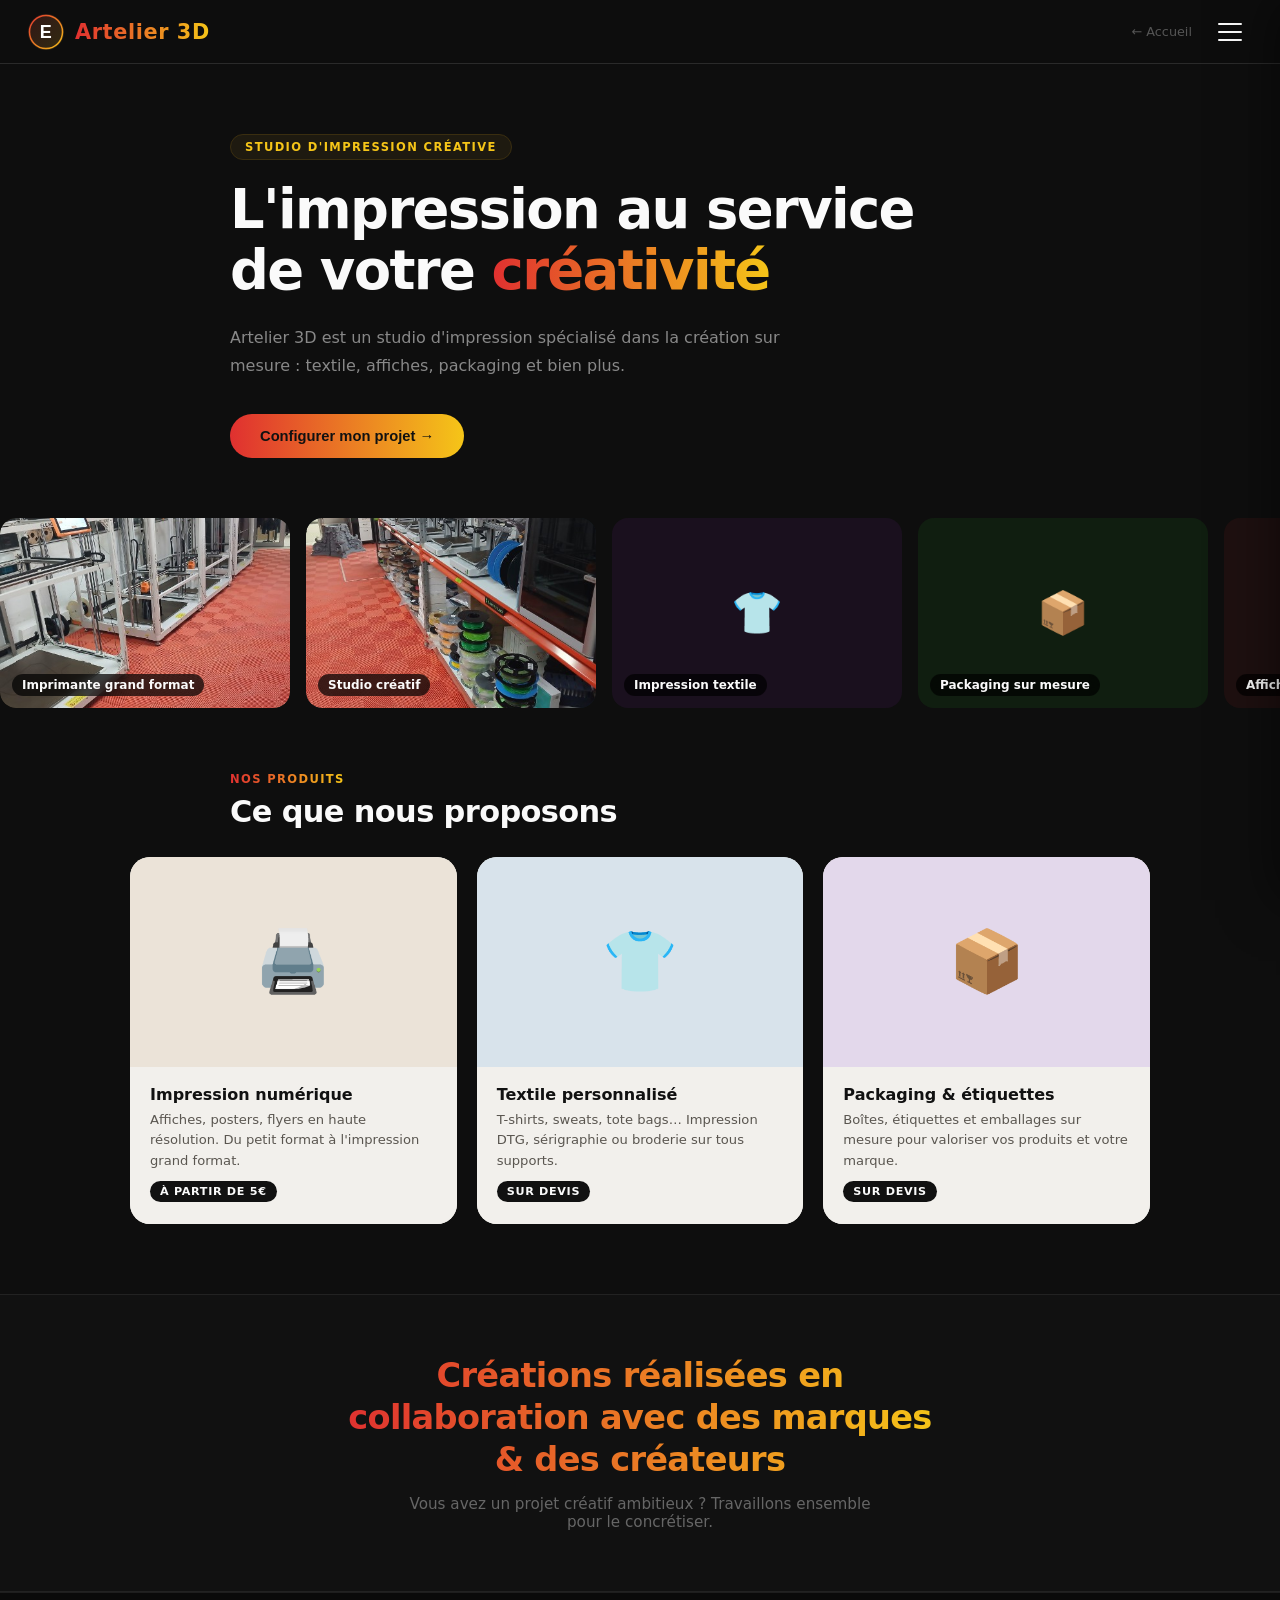
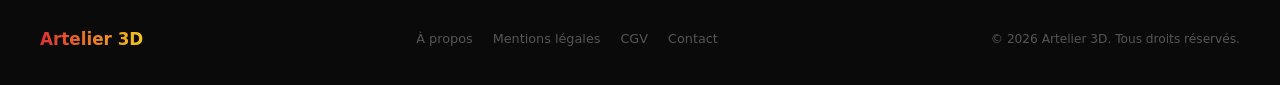
==== pages-artelier/index.html @ 17e12dd0 "Add files via upload" ====
<!DOCTYPE html>
<html lang="fr">
<head>
  <meta charset="UTF-8" />
  <meta name="viewport" content="width=device-width, initial-scale=1.0" />
  <title>Artelier 3D — Studio d'impression créative</title>
  <link rel="stylesheet" href="../styles/artelier.css" />
</head>
<body>

  <!-- HEADER -->
  <header>
    <div class="logo">
      <svg class="logo-svg" viewBox="0 0 36 36" fill="none" xmlns="http://www.w3.org/2000/svg">
        <circle cx="18" cy="18" r="18" fill="#111"/>
        <defs>
          <linearGradient id="lg1" x1="0" y1="0" x2="36" y2="36" gradientUnits="userSpaceOnUse">
            <stop offset="0%" stop-color="#e03030"/>
            <stop offset="100%" stop-color="#f5c518"/>
          </linearGradient>
        </defs>
        <circle cx="18" cy="18" r="18" fill="url(#lg1)" opacity="0.15"/>
        <text x="18" y="23.5" text-anchor="middle" font-family="'Segoe UI',sans-serif" font-weight="900" font-size="18" fill="white">E</text>
        <circle cx="18" cy="18" r="16.5" fill="none" stroke="url(#lg1)" stroke-width="1.5"/>
      </svg>
      <span class="logo-name">Artelier 3D</span>
    </div>
    <div style="display:flex;align-items:center;gap:16px;">
      <a href="../pages-accueil/index.html" class="back-btn">← Accueil</a>
      <button class="hamburger" id="hamburgerBtn" aria-label="Ouvrir le menu">
        <span></span><span></span><span></span>
      </button>
    </div>
  </header>

  <div class="overlay" id="overlay"></div>

  <!-- SIDE PANEL -->
  <aside class="side-panel" id="sidePanel">
    <div class="panel-header">
      <h2>Navigation</h2>
      <button class="close-btn" id="closePanel">✕</button>
    </div>
    <nav class="panel-nav">
      <div class="panel-nav-item active" data-target="sec-config"><span class="nav-icon">⚙️</span><span class="nav-label">Configurateur</span></div>
      <div class="panel-nav-item" data-target="sec-blog"><span class="nav-icon">📰</span><span class="nav-label">Brèves & Actualités</span></div>
      <div class="panel-nav-item" data-target="sec-gallery"><span class="nav-icon">🖼️</span><span class="nav-label">Nos Créations</span></div>
      <div class="panel-nav-item" data-target="sec-social"><span class="nav-icon">🔗</span><span class="nav-label">Réseaux sociaux</span></div>
      <div class="panel-nav-item" data-target="sec-contact"><span class="nav-icon">✉️</span><span class="nav-label">Contact</span></div>
    </nav>
    <div class="panel-content">
      <div class="panel-section active" id="sec-config">
        <p>Configurez votre produit en quelques clics.</p>
        <div class="config-grid">
          <div class="config-card"><div class="c-icon">👕</div><div class="c-label">Textile</div></div>
          <div class="config-card"><div class="c-icon">🖼️</div><div class="c-label">Affiche</div></div>
          <div class="config-card"><div class="c-icon">📦</div><div class="c-label">Packaging</div></div>
          <div class="config-card"><div class="c-icon">🏷️</div><div class="c-label">Étiquette</div></div>
          <div class="config-card"><div class="c-icon">📒</div><div class="c-label">Carnet</div></div>
          <div class="config-card"><div class="c-icon">🎁</div><div class="c-label">Cadeau</div></div>
        </div>
      </div>
      <div class="panel-section" id="sec-blog">
        <div class="blog-item"><div class="b-date">Mai 2026</div><div class="b-title">Nouvelle imprimante grand format</div><div class="b-excerpt">Artelier 3D s'équipe d'une imprimante UV grand format pour des créations encore plus ambitieuses.</div></div>
        <div class="blog-item"><div class="b-date">Avril 2026</div><div class="b-title">Collaboration avec Studio Lumière</div><div class="b-excerpt">Un partenariat créatif qui a donné vie à une série limitée de posters d'artistes.</div></div>
        <div class="blog-item"><div class="b-date">Mars 2026</div><div class="b-title">Ouverture du studio au public</div><div class="b-excerpt">Venez découvrir notre atelier : visites et ateliers créatifs sur rendez-vous.</div></div>
      </div>
      <div class="panel-section" id="sec-gallery">
        <p>Quelques réalisations Artelier 3D</p>
        <div class="mini-gallery">
          <div class="mini-gallery-item"><img src="../images/F4.png" alt="F4"/></div>
          <div class="mini-gallery-item"><img src="../images/Doue.png" alt="Doue"/></div>
          <div class="mini-gallery-item">📦</div>
          <div class="mini-gallery-item">🎨</div>
          <div class="mini-gallery-item">🏷️</div>
          <div class="mini-gallery-item">📒</div>
          <div class="mini-gallery-item">🖨️</div>
          <div class="mini-gallery-item">🎁</div>
          <div class="mini-gallery-item">✨</div>
        </div>
      </div>
      <div class="panel-section" id="sec-social">
        <p>Suivez-nous sur nos réseaux</p>
        <div class="social-links">
          <a href="https://www.instagram.com/artelier3d" target="_blank" class="social-link"><span class="s-icon">📸</span><span>Instagram — @artelier3d</span></a>
          <a href="https://www.instagram.com/artelierfactory" target="_blank" class="social-link"><span class="s-icon">📸</span><span>Instagram — @artelierfactory</span></a>
          <a href="https://www.tiktok.com/@artelier3d" target="_blank" class="social-link"><span class="s-icon">🎵</span><span>TikTok</span></a>
        </div>
      </div>
      <div class="panel-section" id="sec-contact">
        <div class="contact-toggle">
          <button class="toggle-btn active" id="panelPartBtn">Particulier</button>
          <button class="toggle-btn pro-btn" id="panelProBtn">Professionnel</button>
        </div>
        <div class="contact-form active" id="panelFormPart">
          <h3>Une question ?</h3>
          <div class="form-sub">Réponse rapide via notre assistant IA.</div>
          <div class="ia-note"><span class="ia-icon">🤖</span><span>Les demandes particuliers sont traitées en priorité par notre assistant IA.</span></div>
          <div class="form-group"><label>Votre prénom</label><input type="text" placeholder="Marie" /></div>
          <div class="form-group"><label>Email</label><input type="email" placeholder="marie@email.fr" /></div>
          <div class="form-group"><label>Message</label><textarea placeholder="Votre question…"></textarea></div>
          <button class="submit-btn">Envoyer ma demande</button>
        </div>
        <div class="contact-form" id="panelFormPro">
          <div class="pro-badge">⭐ Accès professionnel prioritaire</div>
          <h3>Votre projet professionnel</h3>
          <div class="form-sub">Votre demande est transmise directement à notre équipe.</div>
          <div class="form-group"><label>Entreprise</label><input type="text" placeholder="Nom de la société" /></div>
          <div class="form-group"><label>Nom & Prénom</label><input type="text" placeholder="Jean Dupont" /></div>
          <div class="form-group"><label>Email professionnel</label><input type="email" placeholder="jean@societe.com" /></div>
          <div class="form-group"><label>Téléphone</label><input type="tel" placeholder="+33 6 00 00 00 00" /></div>
          <div class="form-group"><label>Type de projet</label><select><option>Impression grand tirage</option><option>Création textile / branding</option><option>Packaging produit</option><option>Collaboration créative</option><option>Autre</option></select></div>
          <div class="form-group"><label>Description du projet</label><textarea placeholder="Décrivez votre projet…"></textarea></div>
          <button class="submit-btn pro-submit">Soumettre mon projet</button>
        </div>
      </div>
    </div>
  </aside>

  <!-- MAIN -->
  <main>
    <section class="hero fade-in">
      <div class="hero-tag">Studio d'impression créative</div>
      <h1>L'impression au service<br/>de votre <em>créativité</em></h1>
      <p class="hero-desc">Artelier 3D est un studio d'impression spécialisé dans la création sur mesure : textile, affiches, packaging et bien plus.</p>
      <button class="hero-cta" onclick="openPanel('sec-config')">Configurer mon projet →</button>
    </section>

    <section class="carousel-section">
      <div class="carousel-track">
        <div class="carousel-item"><img src="../images/Imprimantes.png" alt="Imprimante grand format"><span class="ci-label">Imprimante grand format</span></div>
        <div class="carousel-item"><img src="../images/Studio.png" alt="Studio créatif"><span class="ci-label">Studio créatif</span></div>
        <div class="carousel-item"><span class="ci-icon">👕</span><span class="ci-label">Impression textile</span></div>
        <div class="carousel-item"><span class="ci-icon">📦</span><span class="ci-label">Packaging sur mesure</span></div>
        <div class="carousel-item"><span class="ci-icon">🖼️</span><span class="ci-label">Affiches & posters</span></div>
        <div class="carousel-item"><span class="ci-icon">✂️</span><span class="ci-label">Découpe & finition</span></div>
        <div class="carousel-item"><img src="../images/Imprimantes.png" alt="Imprimante grand format"><span class="ci-label">Imprimante grand format</span></div>
        <div class="carousel-item"><img src="../images/Studio.png" alt="Studio créatif"><span class="ci-label">Studio créatif</span></div>
        <div class="carousel-item"><span class="ci-icon">👕</span><span class="ci-label">Impression textile</span></div>
        <div class="carousel-item"><span class="ci-icon">📦</span><span class="ci-label">Packaging sur mesure</span></div>
        <div class="carousel-item"><span class="ci-icon">🖼️</span><span class="ci-label">Affiches & posters</span></div>
        <div class="carousel-item"><span class="ci-icon">✂️</span><span class="ci-label">Découpe & finition</span></div>
      </div>
    </section>

    <section style="margin-bottom: 70px;">
      <div class="section-title-wrap fade-in">
        <div class="section-label">Nos produits</div>
        <h2 class="section-title">Ce que nous proposons</h2>
      </div>
      <div class="products-grid">
        <div class="product-card fade-in"><div class="product-card-img">🖨️</div><div class="product-card-body"><h3>Impression numérique</h3><p>Affiches, posters, flyers en haute résolution. Du petit format à l'impression grand format.</p><span class="product-card-tag">À partir de 5€</span></div></div>
        <div class="product-card fade-in"><div class="product-card-img">👕</div><div class="product-card-body"><h3>Textile personnalisé</h3><p>T-shirts, sweats, tote bags… Impression DTG, sérigraphie ou broderie sur tous supports.</p><span class="product-card-tag">Sur devis</span></div></div>
        <div class="product-card fade-in"><div class="product-card-img">📦</div><div class="product-card-body"><h3>Packaging & étiquettes</h3><p>Boîtes, étiquettes et emballages sur mesure pour valoriser vos produits et votre marque.</p><span class="product-card-tag">Sur devis</span></div></div>
      </div>
    </section>

    <div class="collab-banner fade-in">
      <h2>Créations réalisées en collaboration avec des marques &amp; des créateurs</h2>
      <p>Vous avez un projet créatif ambitieux ? Travaillons ensemble pour le concrétiser.</p>
    </div>
  </main>

  <footer>
    <div class="footer-logo">Artelier 3D</div>
    <div class="footer-links">
      <a href="#">À propos</a>
      <a href="#">Mentions légales</a>
      <a href="#">CGV</a>
      <a href="#" onclick="openPanel('sec-contact');return false;">Contact</a>
    </div>
    <div class="footer-copy">© 2026 Artelier 3D. Tous droits réservés.</div>
  </footer>

  <script src="../animations/artelier.js"></script>
</body>
</html>
---- styles/artelier.css ----
/* ══════════════════════════════════
   artelier.css — Boutique Artelier 3D
   test 7
   ══════════════════════════════════ */

*, *::before, *::after { box-sizing: border-box; margin: 0; padding: 0; }
:root {
  --bg: #0e0e0e; --black: #111111; --white: #fafafa;
  --card-bg: #f2f0ec; --card-mid: #c8c3bb; --card-dark: #5a5650;
  --grad-start: #e03030; --grad-end: #f5c518;
  --panel-bg: #1a1a1a; --panel-border: #2a2a2a;
  --panel-text: #e0e0e0; --panel-sub: #888;
  --panel-w: 380px; --header-h: 64px;
}
html { scroll-behavior: smooth; }
body { font-family: 'Segoe UI', system-ui, -apple-system, sans-serif; background: var(--bg); color: var(--white); overflow-x: hidden; }
a { text-decoration: none; color: inherit; }

/* HEADER */
header { position: fixed; top: 0; left: 0; right: 0; height: var(--header-h); display: flex; align-items: center; justify-content: space-between; padding: 0 28px; background: rgba(14,14,14,0.92); backdrop-filter: blur(12px); z-index: 900; border-bottom: 1px solid #2a2a2a; }
.logo { display: flex; align-items: center; gap: 11px; font-size: 1.3rem; font-weight: 800; letter-spacing: 0.03em; }
.logo-svg { width: 36px; height: 36px; flex-shrink: 0; }
.logo-name { background: linear-gradient(90deg, var(--grad-start), var(--grad-end)); -webkit-background-clip: text; -webkit-text-fill-color: transparent; background-clip: text; }
.back-btn { display: inline-flex; align-items: center; gap: 6px; font-size: 0.8rem; color: #555; cursor: pointer; background: none; border: none; transition: color 0.2s; }
.back-btn:hover { color: var(--white); }
.hamburger { width: 44px; height: 44px; display: flex; flex-direction: column; justify-content: center; align-items: center; gap: 6px; cursor: pointer; border: none; background: none; border-radius: 50%; transition: background 0.2s; }
.hamburger:hover { background: #222; }
.hamburger span { display: block; width: 24px; height: 2px; background: var(--white); border-radius: 2px; transition: all 0.3s; }
.hamburger.open span:nth-child(1) { transform: translateY(8px) rotate(45deg); }
.hamburger.open span:nth-child(2) { opacity: 0; }
.hamburger.open span:nth-child(3) { transform: translateY(-8px) rotate(-45deg); }

/* SIDE PANEL */
.overlay { position: fixed; inset: 0; background: rgba(0,0,0,0.6); z-index: 950; opacity: 0; pointer-events: none; transition: opacity 0.3s; }
.overlay.visible { opacity: 1; pointer-events: all; }
.side-panel { position: fixed; top: 0; right: 0; width: var(--panel-w); height: 100vh; background: var(--panel-bg); z-index: 1000; transform: translateX(100%); transition: transform 0.35s cubic-bezier(0.4,0,0.2,1); display: flex; flex-direction: column; overflow-y: auto; box-shadow: -4px 0 50px rgba(0,0,0,0.5); }
.side-panel.open { transform: translateX(0); }
.panel-header { display: flex; align-items: center; justify-content: space-between; padding: 20px 24px 16px; border-bottom: 1px solid var(--panel-border); position: sticky; top: 0; background: var(--panel-bg); z-index: 1; }
.panel-header h2 { font-size: 0.75rem; text-transform: uppercase; letter-spacing: 0.14em; color: var(--panel-sub); }
.close-btn { width: 32px; height: 32px; border: none; background: #2a2a2a; border-radius: 50%; cursor: pointer; font-size: 1rem; display: flex; align-items: center; justify-content: center; color: var(--white); transition: background 0.2s; }
.close-btn:hover { background: #3a3a3a; }
.panel-nav { display: flex; flex-direction: column; padding: 10px 0; }
.panel-nav-item { display: flex; align-items: center; gap: 14px; padding: 13px 24px; cursor: pointer; transition: background 0.2s; border-left: 3px solid transparent; color: var(--panel-text); }
.panel-nav-item:hover { background: #242424; }
.panel-nav-item.active { background: #1e1a10; border-left-color: var(--grad-end); }
.panel-nav-item.active .nav-label { background: linear-gradient(90deg, var(--grad-start), var(--grad-end)); -webkit-background-clip: text; -webkit-text-fill-color: transparent; background-clip: text; font-weight: 600; }
.panel-nav-item .nav-icon { font-size: 1.15rem; width: 22px; text-align: center; }
.panel-nav-item .nav-label { font-size: 0.92rem; }
.panel-content { padding: 20px 24px; flex: 1; color: var(--panel-text); }
.panel-section { display: none; }
.panel-section.active { display: block; }
.panel-section > p { font-size: 0.82rem; color: var(--panel-sub); margin-bottom: 14px; }

/* Social */
.social-links { display: flex; flex-direction: column; gap: 8px; margin-top: 8px; }
.social-link { display: flex; align-items: center; gap: 12px; padding: 12px 14px; background: #242424; border-radius: 10px; font-size: 0.88rem; color: var(--panel-text); transition: background 0.2s, transform 0.2s; cursor: pointer; }
.social-link:hover { background: #2e2e2e; transform: translateX(4px); }
.social-link .s-icon { font-size: 1.2rem; }

/* Config */
.config-grid { display: grid; grid-template-columns: 1fr 1fr; gap: 10px; margin-top: 8px; }
.config-card { background: #242424; border-radius: 10px; padding: 14px 12px; text-align: center; cursor: pointer; transition: background 0.2s, transform 0.15s; border: 2px solid transparent; }
.config-card:hover { background: #1e1a10; border-color: var(--grad-end); transform: translateY(-2px); }
.config-card .c-icon { font-size: 1.8rem; margin-bottom: 6px; }
.config-card .c-label { font-size: 0.75rem; font-weight: 600; color: var(--panel-sub); }

/* Blog */
.blog-item { border-bottom: 1px solid var(--panel-border); padding: 14px 0; }
.blog-item:last-child { border-bottom: none; }
.blog-item .b-date { font-size: 0.7rem; color: var(--panel-sub); margin-bottom: 4px; }
.blog-item .b-title { font-size: 0.88rem; font-weight: 600; margin-bottom: 4px; color: var(--white); }
.blog-item .b-excerpt { font-size: 0.8rem; color: var(--panel-sub); line-height: 1.5; }

/* Gallery */
.mini-gallery { display: grid; grid-template-columns: 1fr 1fr 1fr; gap: 6px; margin-top: 8px; }
.mini-gallery-item { aspect-ratio: 1; border-radius: 8px; background: #242424; display: flex; align-items: center; justify-content: center; font-size: 1.5rem; cursor: pointer; transition: transform 0.2s, background 0.2s; }
.mini-gallery-item:hover { transform: scale(1.06); background: #2e2e2e; }
.mini-gallery-item img { width: 100%; height: 100%; object-fit: cover; border-radius: 8px; display: block; }

/* Contact */
.contact-toggle { display: flex; background: #242424; border-radius: 50px; padding: 4px; margin-bottom: 20px; width: fit-content; }
.toggle-btn { padding: 9px 22px; border-radius: 50px; border: none; background: transparent; font-size: 0.85rem; font-weight: 600; cursor: pointer; color: var(--panel-sub); transition: background 0.25s, color 0.25s; }
.toggle-btn.active { background: #333; color: var(--white); box-shadow: 0 2px 8px rgba(0,0,0,0.4); }
.toggle-btn.active.pro-btn { background: linear-gradient(90deg, var(--grad-start), var(--grad-end)); color: #111; }
.contact-form { display: none; }
.contact-form.active { display: block; }
.contact-form h3 { font-size: 1rem; font-weight: 700; margin-bottom: 5px; color: var(--white); }
.contact-form .form-sub { font-size: 0.8rem; color: var(--panel-sub); margin-bottom: 18px; line-height: 1.5; }
.form-group { display: flex; flex-direction: column; gap: 5px; margin-bottom: 12px; }
.form-group label { font-size: 0.75rem; font-weight: 600; color: var(--panel-sub); letter-spacing: 0.04em; }
.form-group input, .form-group select, .form-group textarea { padding: 10px 12px; border: 1.5px solid #333; border-radius: 9px; font-size: 0.85rem; font-family: inherit; background: #242424; color: var(--white); transition: border-color 0.2s; outline: none; }
.form-group input::placeholder, .form-group textarea::placeholder { color: #555; }
.form-group select option { background: #242424; }
.form-group input:focus, .form-group select:focus, .form-group textarea:focus { border-color: var(--grad-end); }
.form-group textarea { height: 95px; resize: vertical; }
.pro-badge { display: inline-flex; align-items: center; gap: 6px; background: #1e1a10; color: var(--grad-end); font-size: 0.75rem; font-weight: 700; padding: 5px 11px; border-radius: 20px; margin-bottom: 14px; }
.ia-note { background: #1a1a1a; border: 1px solid #2a2a2a; border-radius: 9px; padding: 11px 14px; font-size: 0.78rem; color: var(--panel-sub); display: flex; align-items: flex-start; gap: 8px; margin-bottom: 16px; line-height: 1.5; }
.ia-note .ia-icon { font-size: 0.95rem; flex-shrink: 0; margin-top: 1px; }
.submit-btn { width: 100%; padding: 13px; background: var(--white); color: var(--black); border: none; border-radius: 10px; font-size: 0.9rem; font-weight: 700; cursor: pointer; transition: opacity 0.2s, transform 0.15s; letter-spacing: 0.02em; margin-top: 4px; }
.submit-btn:hover { opacity: 0.88; transform: translateY(-1px); }
.submit-btn.pro-submit { background: linear-gradient(90deg, var(--grad-start), var(--grad-end)); color: #111; }

/* MAIN */
main { padding-top: var(--header-h); }
.hero { padding: 70px 40px 50px; max-width: 900px; margin: 0 auto; }
.hero-tag { display: inline-block; background: #1e1a10; border: 1px solid #3a2e10; color: var(--grad-end); font-size: 0.72rem; font-weight: 700; letter-spacing: 0.12em; text-transform: uppercase; padding: 5px 14px; border-radius: 20px; margin-bottom: 20px; }
.hero h1 { font-size: clamp(2.2rem, 5.5vw, 3.4rem); line-height: 1.12; font-weight: 900; letter-spacing: -0.03em; margin-bottom: 22px; color: var(--white); }
.hero h1 em { font-style: normal; background: linear-gradient(90deg, var(--grad-start), var(--grad-end)); -webkit-background-clip: text; -webkit-text-fill-color: transparent; background-clip: text; }
.hero-desc { font-size: 1rem; color: #888; line-height: 1.75; max-width: 600px; margin-bottom: 34px; }
.hero-cta { display: inline-flex; align-items: center; gap: 8px; background: linear-gradient(90deg, var(--grad-start), var(--grad-end)); color: #111; padding: 14px 30px; border-radius: 50px; font-weight: 700; font-size: 0.92rem; transition: opacity 0.2s, transform 0.15s; cursor: pointer; border: none; }
.hero-cta:hover { opacity: 0.88; transform: translateY(-2px); }

/* CAROUSEL */
.carousel-section { margin: 10px 0 60px; overflow: hidden; }
.carousel-track { display: flex; gap: 16px; animation: slide 24s linear infinite; width: max-content; }
.carousel-track:hover { animation-play-state: paused; }
@keyframes slide { 0% { transform: translateX(0); } 100% { transform: translateX(-50%); } }
.carousel-item { width: 290px; height: 190px; border-radius: 16px; overflow: hidden; flex-shrink: 0; background: #1c1c1c; display: flex; align-items: center; justify-content: center; flex-direction: column; gap: 10px; font-size: 0.82rem; color: #666; font-weight: 500; position: relative; }
.carousel-item .ci-icon { font-size: 2.6rem; }
.carousel-item img { position: absolute; top: 0; left: 0; width: 100%; height: 100%; object-fit: cover; border-radius: 16px; }
.carousel-item .ci-label { position: absolute; bottom: 12px; left: 12px; background: rgba(0,0,0,0.7); backdrop-filter: blur(6px); padding: 4px 10px; border-radius: 20px; font-size: 0.75rem; font-weight: 600; color: var(--white); }
.carousel-item:nth-child(1)  { background: #1e1a10; } .carousel-item:nth-child(2)  { background: #101a1e; }
.carousel-item:nth-child(3)  { background: #1a101e; } .carousel-item:nth-child(4)  { background: #101e10; }
.carousel-item:nth-child(5)  { background: #1e1010; } .carousel-item:nth-child(6)  { background: #1a1a10; }
.carousel-item:nth-child(7)  { background: #1e1a10; } .carousel-item:nth-child(8)  { background: #101a1e; }
.carousel-item:nth-child(9)  { background: #1a101e; } .carousel-item:nth-child(10) { background: #101e10; }
.carousel-item:nth-child(11) { background: #1e1010; } .carousel-item:nth-child(12) { background: #1a1a10; }

/* PRODUCTS */
.section-title-wrap { padding: 0 40px; margin-bottom: 28px; max-width: 900px; margin-left: auto; margin-right: auto; }
.section-label { font-size: 0.72rem; text-transform: uppercase; letter-spacing: 0.12em; font-weight: 700; margin-bottom: 8px; background: linear-gradient(90deg, var(--grad-start), var(--grad-end)); -webkit-background-clip: text; -webkit-text-fill-color: transparent; background-clip: text; display: inline-block; }
.section-title { font-size: clamp(1.4rem, 3vw, 1.9rem); font-weight: 800; letter-spacing: -0.02em; color: var(--white); }
.products-grid { display: grid; grid-template-columns: repeat(auto-fit, minmax(260px, 1fr)); gap: 20px; padding: 0 40px; max-width: 1100px; margin: 0 auto 70px; }
.product-card { border-radius: 20px; overflow: hidden; background: var(--card-bg); cursor: pointer; transition: transform 0.25s, box-shadow 0.25s; }
.product-card:hover { transform: translateY(-6px); box-shadow: 0 20px 50px rgba(0,0,0,0.5); }
.product-card-img { width: 100%; height: 210px; display: flex; align-items: center; justify-content: center; font-size: 3.8rem; }
.product-card:nth-child(1) .product-card-img { background: #ebe3d8; }
.product-card:nth-child(2) .product-card-img { background: #d8e3eb; }
.product-card:nth-child(3) .product-card-img { background: #e3d8eb; }
.product-card-body { padding: 18px 20px 22px; background: var(--card-bg); }
.product-card-body h3 { font-size: 1rem; font-weight: 700; margin-bottom: 6px; color: #111; }
.product-card-body p { font-size: 0.82rem; color: var(--card-dark); line-height: 1.55; }
.product-card-tag { display: inline-block; margin-top: 10px; background: #111; color: var(--white); font-size: 0.7rem; font-weight: 600; letter-spacing: 0.06em; padding: 4px 10px; border-radius: 20px; text-transform: uppercase; }

/* COLLAB BANNER */
.collab-banner { background: #111; border-top: 1px solid #222; border-bottom: 1px solid #222; padding: 60px 40px; text-align: center; }
.collab-banner h2 { font-size: clamp(1.4rem, 3.5vw, 2.1rem); font-weight: 900; letter-spacing: -0.02em; line-height: 1.25; max-width: 600px; margin: 0 auto 14px; background: linear-gradient(90deg, var(--grad-start), var(--grad-end)); -webkit-background-clip: text; -webkit-text-fill-color: transparent; background-clip: text; }
.collab-banner p { font-size: 0.95rem; color: #666; max-width: 480px; margin: 0 auto; }

/* FOOTER */
footer { background: #0a0a0a; border-top: 1px solid #1e1e1e; color: #555; padding: 36px 40px; display: flex; align-items: center; justify-content: space-between; flex-wrap: wrap; gap: 20px; }
.footer-logo { font-weight: 900; font-size: 1.05rem; background: linear-gradient(90deg, var(--grad-start), var(--grad-end)); -webkit-background-clip: text; -webkit-text-fill-color: transparent; background-clip: text; }
.footer-links { display: flex; gap: 20px; font-size: 0.8rem; }
.footer-links a:hover { color: var(--white); }
.footer-copy { font-size: 0.76rem; }

/* RESPONSIVE */
@media (max-width: 640px) {
  .hero { padding: 50px 20px 36px; } .products-grid { padding: 0 20px; }
  .side-panel { width: 100vw; } footer { flex-direction: column; text-align: center; }
  .footer-links { flex-wrap: wrap; justify-content: center; }
  .collab-banner { padding: 44px 20px; } .section-title-wrap { padding: 0 20px; }
}

/* SCROLL ANIMATIONS */
.fade-in { opacity: 0; transform: translateY(24px); transition: opacity 0.6s ease, transform 0.6s ease; }
.fade-in.visible { opacity: 1; transform: translateY(0); }

/* IMAGE UTILS */
.mini-gallery-item img, .ci-icon img, .product-card-img img { width: 100%; height: 100%; object-fit: cover; border-radius: 8px; display: block; }
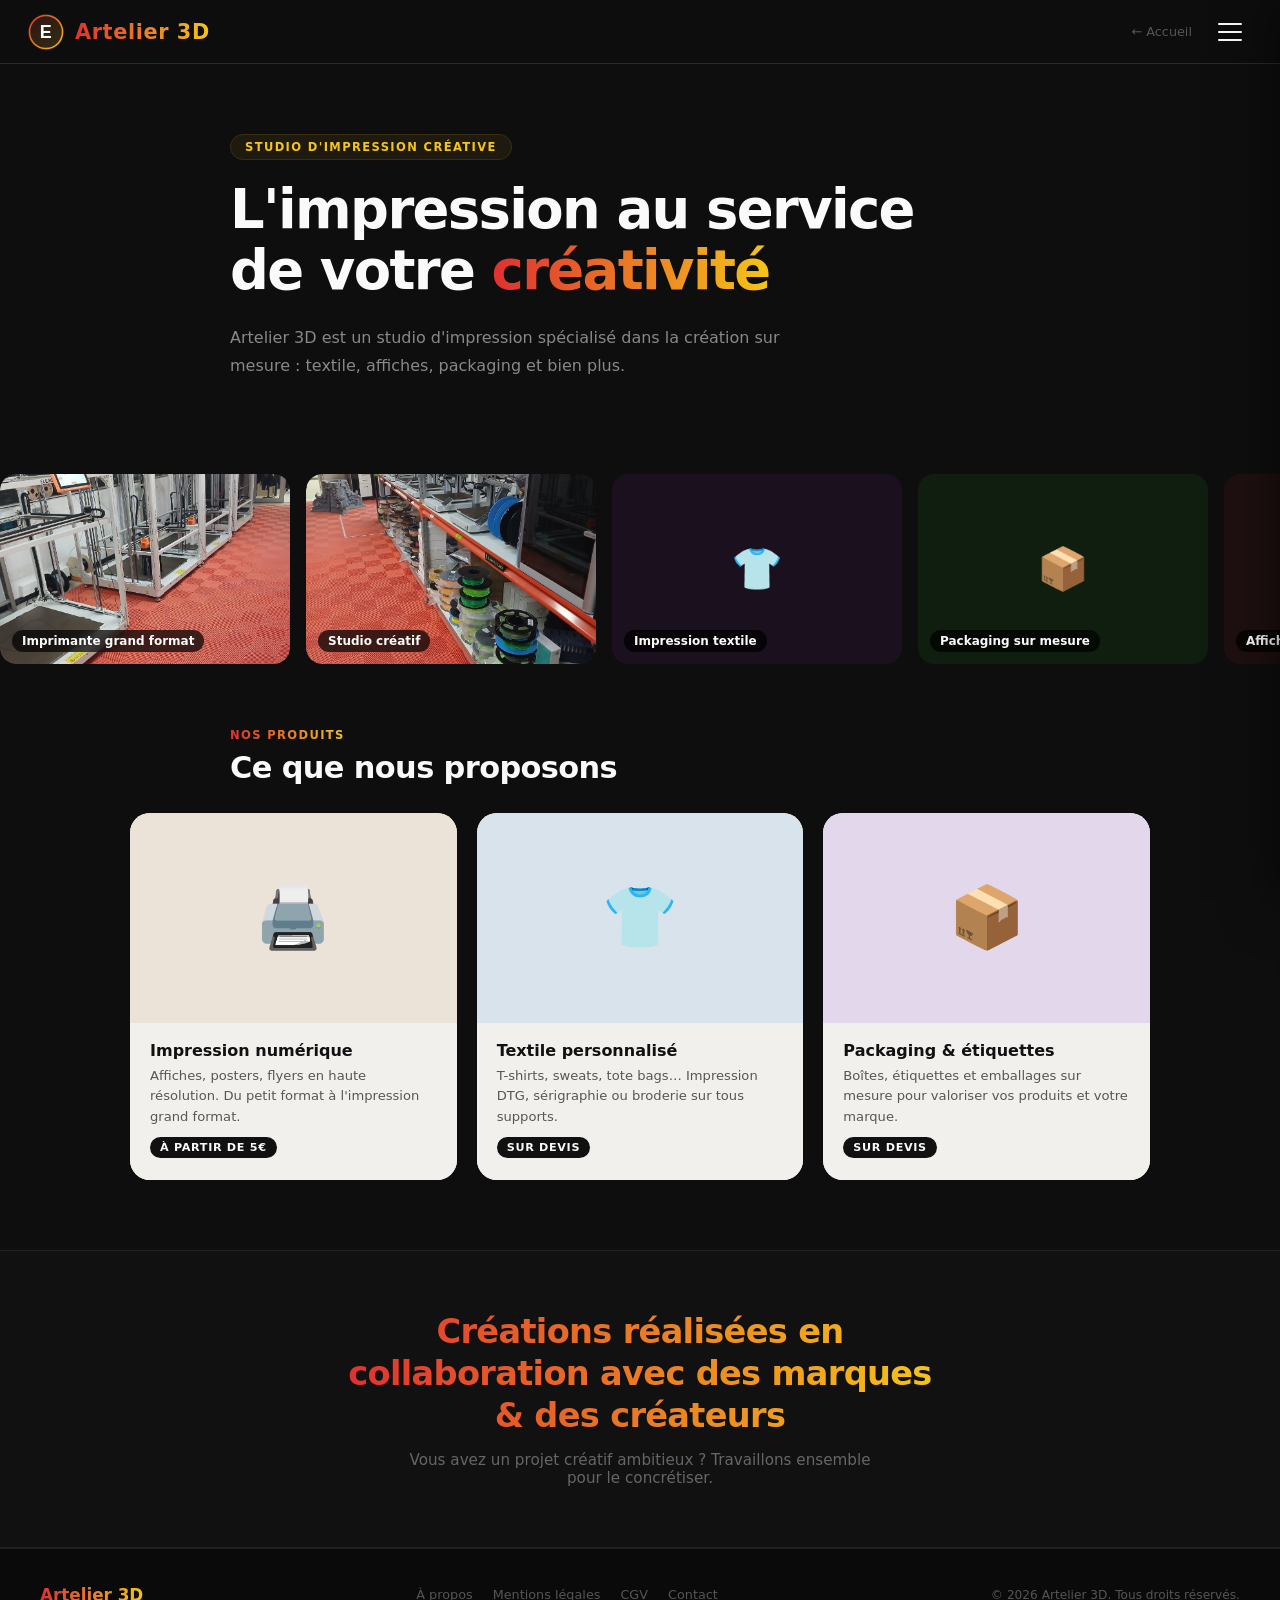
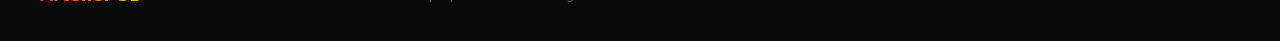
==== commit 9944cd81: "Remove configuration panel section from index.html Removed configuration section from the panel." ====
--- a/pages-artelier/index.html
+++ b/pages-artelier/index.html
@@ -48,18 +48,7 @@
       <div class="panel-nav-item" data-target="sec-social"><span class="nav-icon">🔗</span><span class="nav-label">Réseaux sociaux</span></div>
       <div class="panel-nav-item" data-target="sec-contact"><span class="nav-icon">✉️</span><span class="nav-label">Contact</span></div>
     </nav>
-    <div class="panel-content">
-      <div class="panel-section active" id="sec-config">
-        <p>Configurez votre produit en quelques clics.</p>
-        <div class="config-grid">
-          <div class="config-card"><div class="c-icon">👕</div><div class="c-label">Textile</div></div>
-          <div class="config-card"><div class="c-icon">🖼️</div><div class="c-label">Affiche</div></div>
-          <div class="config-card"><div class="c-icon">📦</div><div class="c-label">Packaging</div></div>
-          <div class="config-card"><div class="c-icon">🏷️</div><div class="c-label">Étiquette</div></div>
-          <div class="config-card"><div class="c-icon">📒</div><div class="c-label">Carnet</div></div>
-          <div class="config-card"><div class="c-icon">🎁</div><div class="c-label">Cadeau</div></div>
-        </div>
-      </div>
+
       <div class="panel-section" id="sec-blog">
         <div class="blog-item"><div class="b-date">Mai 2026</div><div class="b-title">Nouvelle imprimante grand format</div><div class="b-excerpt">Artelier 3D s'équipe d'une imprimante UV grand format pour des créations encore plus ambitieuses.</div></div>
         <div class="blog-item"><div class="b-date">Avril 2026</div><div class="b-title">Collaboration avec Studio Lumière</div><div class="b-excerpt">Un partenariat créatif qui a donné vie à une série limitée de posters d'artistes.</div></div>
@@ -123,7 +112,6 @@
       <div class="hero-tag">Studio d'impression créative</div>
       <h1>L'impression au service<br/>de votre <em>créativité</em></h1>
       <p class="hero-desc">Artelier 3D est un studio d'impression spécialisé dans la création sur mesure : textile, affiches, packaging et bien plus.</p>
-      <button class="hero-cta" onclick="openPanel('sec-config')">Configurer mon projet →</button>
     </section>
 
     <section class="carousel-section">
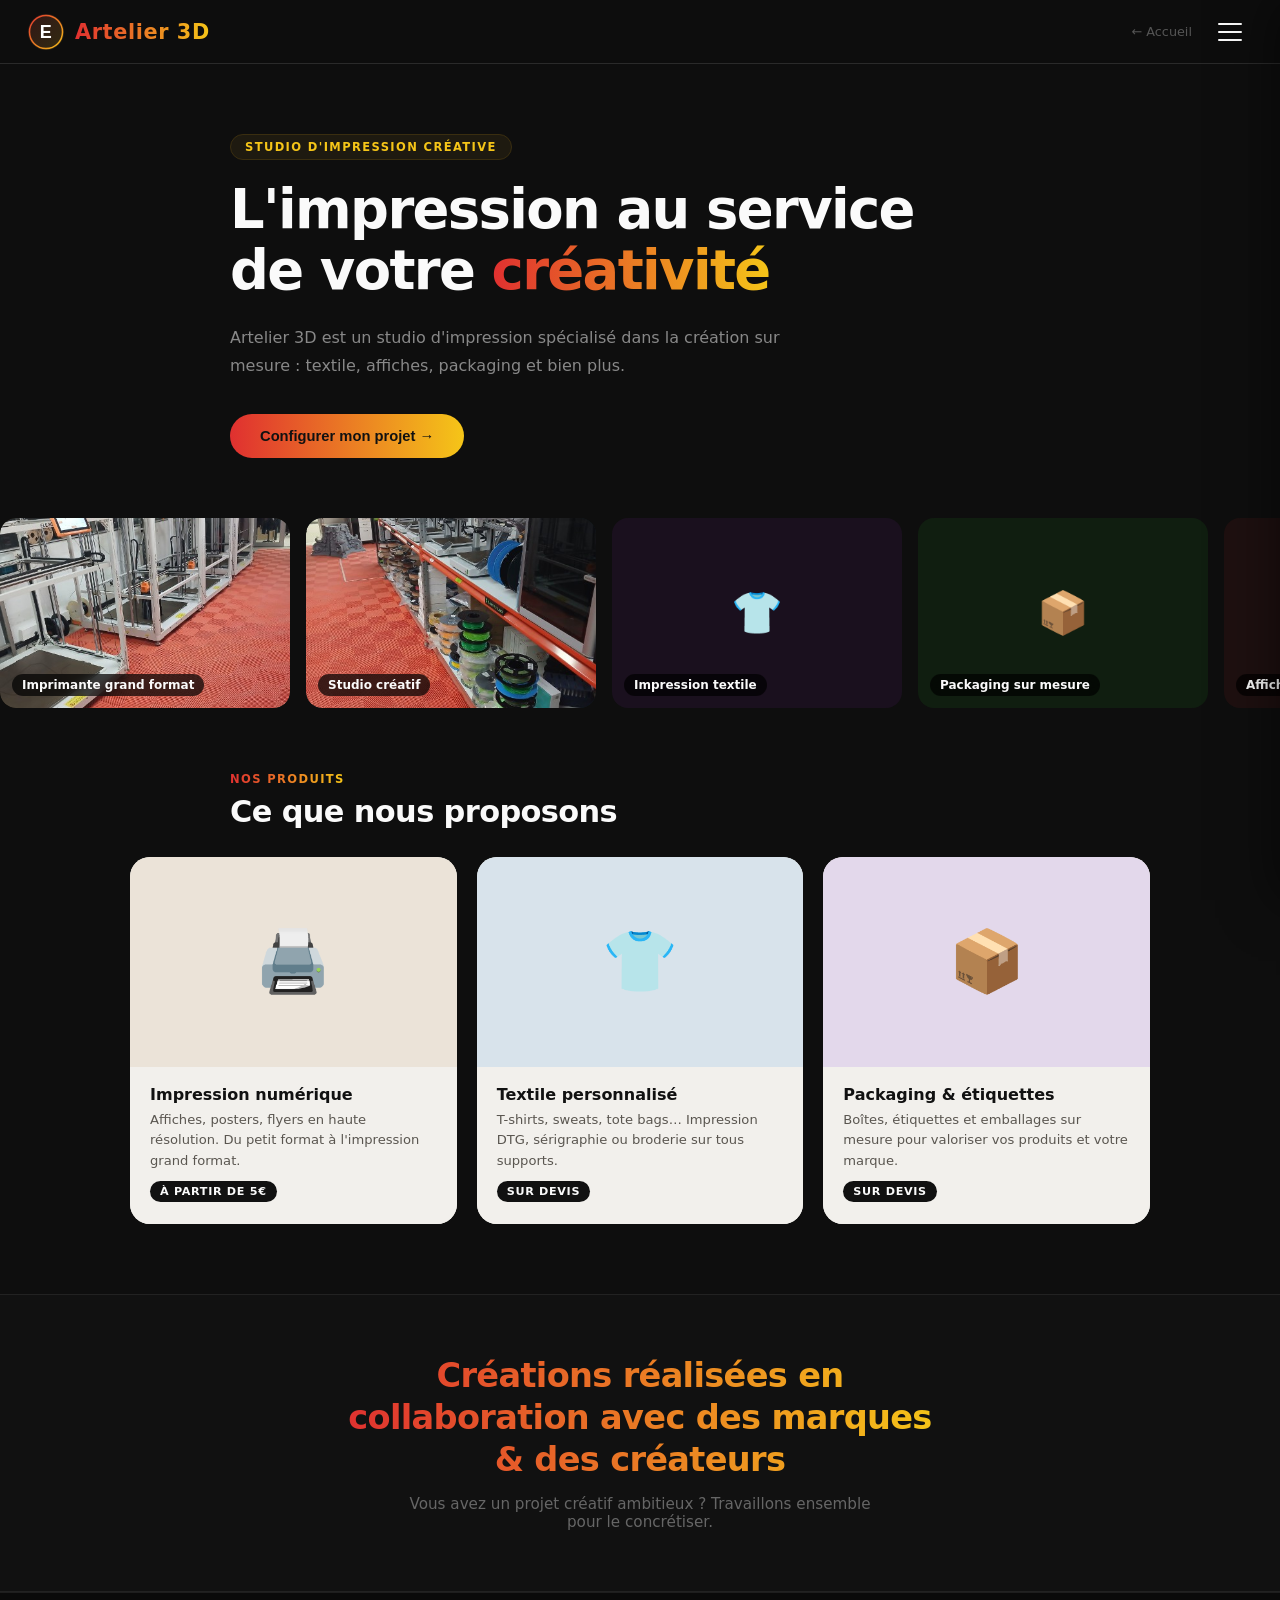
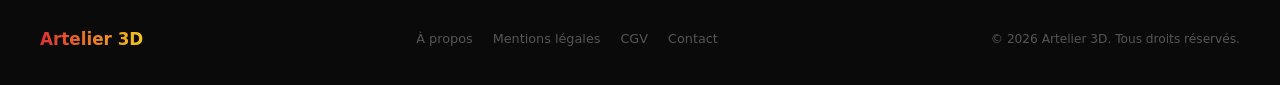
==== commit fafcf765: "Add configuration section and button to index.html" ====
--- a/pages-artelier/index.html
+++ b/pages-artelier/index.html
@@ -48,7 +48,18 @@
       <div class="panel-nav-item" data-target="sec-social"><span class="nav-icon">🔗</span><span class="nav-label">Réseaux sociaux</span></div>
       <div class="panel-nav-item" data-target="sec-contact"><span class="nav-icon">✉️</span><span class="nav-label">Contact</span></div>
     </nav>
-
+    <div class="panel-content">
+      <div class="panel-section active" id="sec-config">
+        <p>Configurez votre produit en quelques clics.</p>
+        <div class="config-grid">
+          <div class="config-card"><div class="c-icon">👕</div><div class="c-label">Textile</div></div>
+          <div class="config-card"><div class="c-icon">🖼️</div><div class="c-label">Affiche</div></div>
+          <div class="config-card"><div class="c-icon">📦</div><div class="c-label">Packaging</div></div>
+          <div class="config-card"><div class="c-icon">🏷️</div><div class="c-label">Étiquette</div></div>
+          <div class="config-card"><div class="c-icon">📒</div><div class="c-label">Carnet</div></div>
+          <div class="config-card"><div class="c-icon">🎁</div><div class="c-label">Cadeau</div></div>
+        </div>
+      </div>
       <div class="panel-section" id="sec-blog">
         <div class="blog-item"><div class="b-date">Mai 2026</div><div class="b-title">Nouvelle imprimante grand format</div><div class="b-excerpt">Artelier 3D s'équipe d'une imprimante UV grand format pour des créations encore plus ambitieuses.</div></div>
         <div class="blog-item"><div class="b-date">Avril 2026</div><div class="b-title">Collaboration avec Studio Lumière</div><div class="b-excerpt">Un partenariat créatif qui a donné vie à une série limitée de posters d'artistes.</div></div>
@@ -112,6 +123,7 @@
       <div class="hero-tag">Studio d'impression créative</div>
       <h1>L'impression au service<br/>de votre <em>créativité</em></h1>
       <p class="hero-desc">Artelier 3D est un studio d'impression spécialisé dans la création sur mesure : textile, affiches, packaging et bien plus.</p>
+      <button class="hero-cta" onclick="openPanel('sec-config')">Configurer mon projet →</button>
     </section>
 
     <section class="carousel-section">
